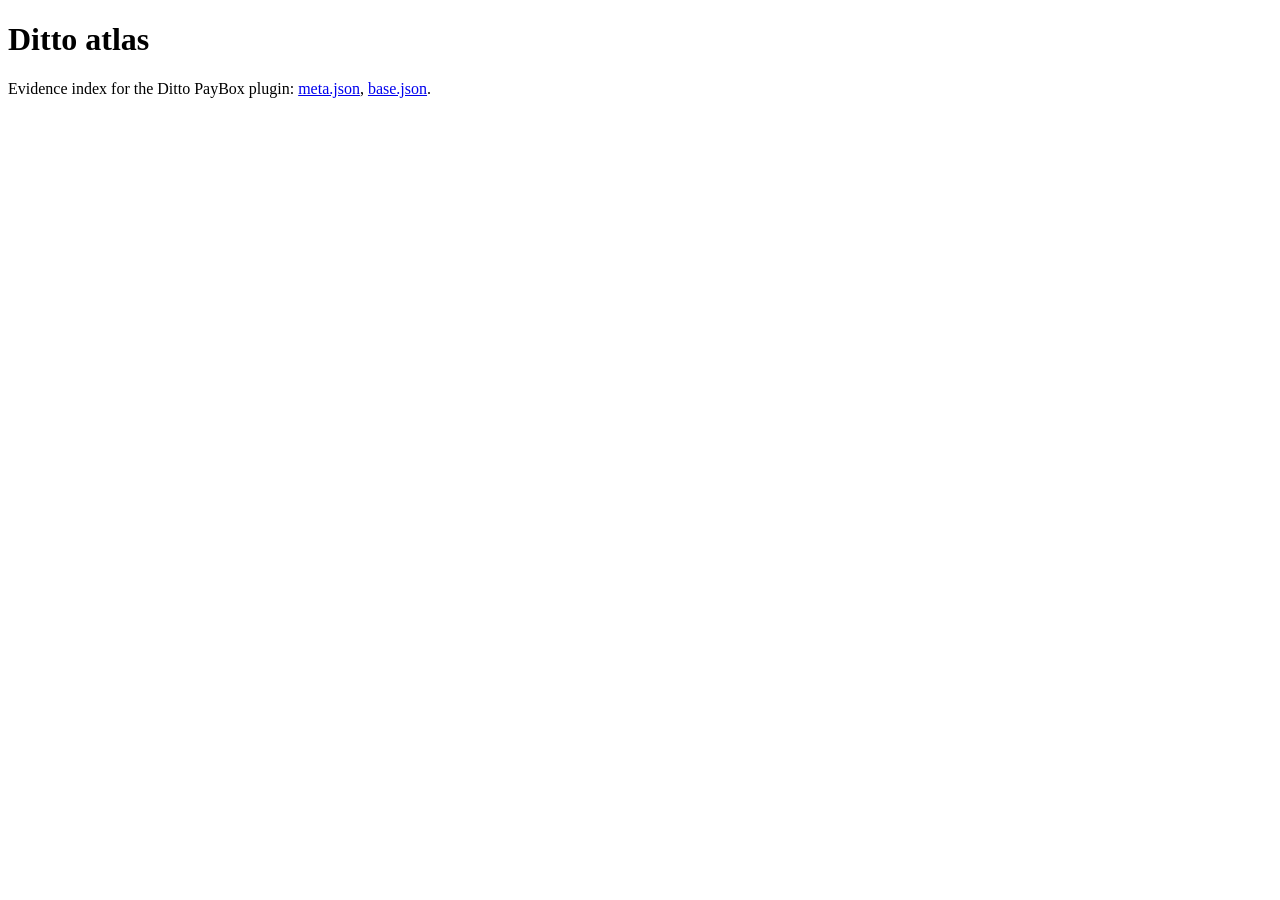
==== site/index.html @ 51e40745 "Add atlas crawler, schedule and site shell" ====
<!doctype html><html lang="en"><head><meta charset="utf-8"><meta name="viewport" content="width=device-width,initial-scale=1"><title>Ditto atlas</title></head>
<body><h1>Ditto atlas</h1><p>Evidence index for the Ditto PayBox plugin: <a href="atlas/meta.json">meta.json</a>, <a href="atlas/base.json">base.json</a>.</p></body></html>
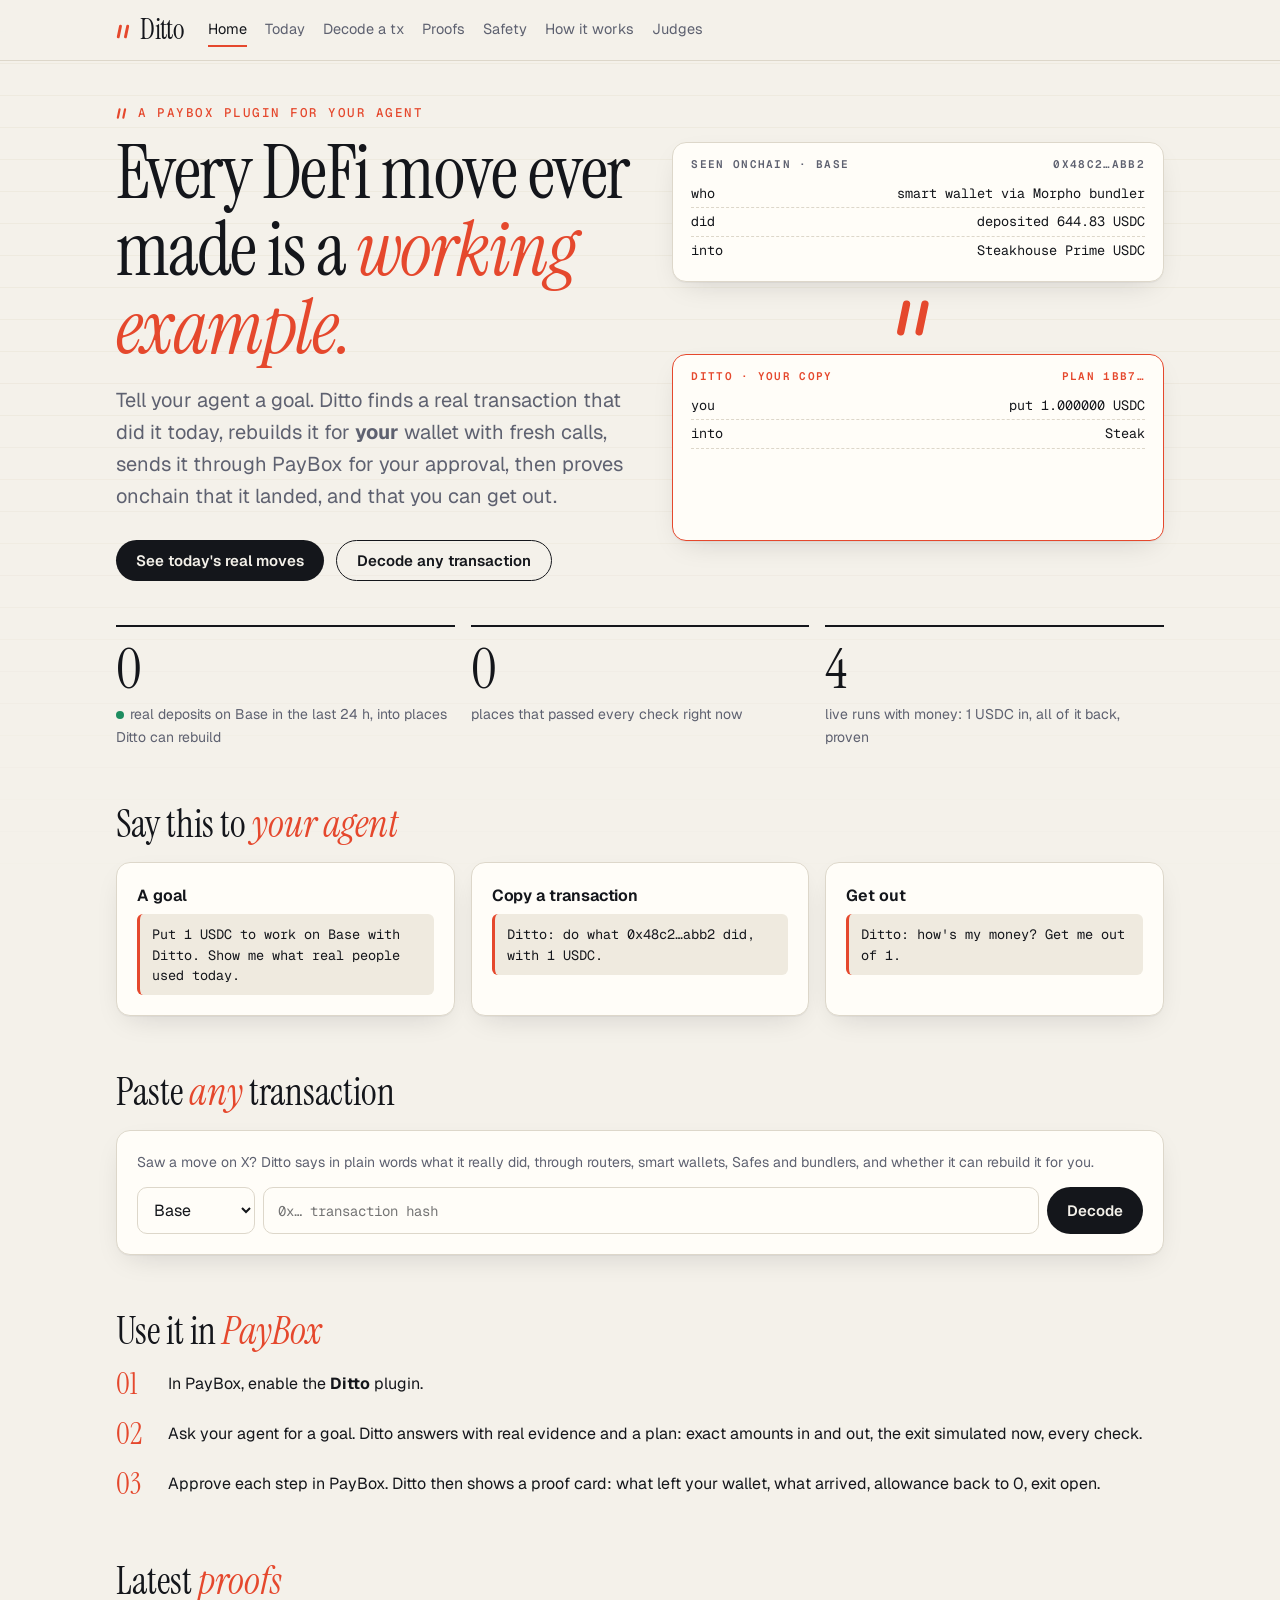
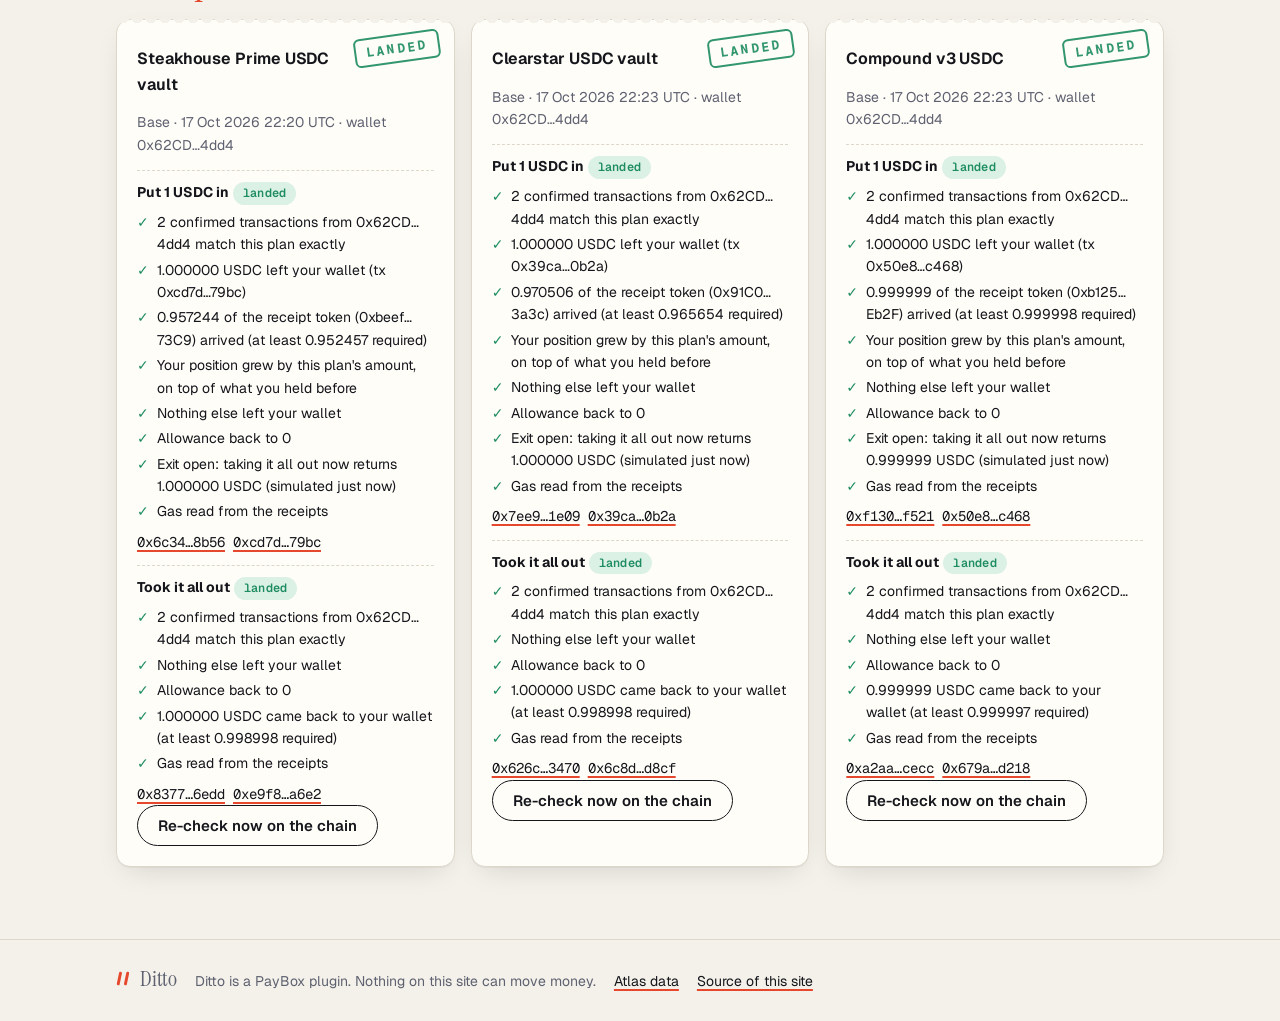
==== commit 9a98491f: "Add the Ditto site: home, today, decoder, proofs, safety, how, judges" ====
--- a/site/index.html
+++ b/site/index.html
@@ -1,2 +1,53 @@
-<!doctype html><html lang="en"><head><meta charset="utf-8"><meta name="viewport" content="width=device-width,initial-scale=1"><title>Ditto atlas</title></head>
-<body><h1>Ditto atlas</h1><p>Evidence index for the Ditto PayBox plugin: <a href="atlas/meta.json">meta.json</a>, <a href="atlas/base.json">base.json</a>.</p></body></html>
+<!doctype html><html lang="en"><head><script>document.documentElement.classList.add("js")</script><meta charset="utf-8"><meta name="viewport" content="width=device-width,initial-scale=1">
+<title>Ditto: copy what real wallets did today</title><meta name="description" content="Tell your agent a goal. Ditto finds a real onchain move that did it today, rebuilds it for your wallet, sends it through PayBox for your approval, and proves onchain that it landed.">
+<meta property="og:title" content="Ditto: copy what real wallets did today"><meta property="og:description" content="Tell your agent a goal. Ditto finds a real onchain move that did it today, rebuilds it for your wallet, sends it through PayBox for your approval, and proves onchain that it landed."><meta property="og:image" content="https://jennycruzy.github.io/ditto-atlas/og.png"><meta name="twitter:card" content="summary_large_image">
+<link rel="preconnect" href="https://fonts.googleapis.com"><link rel="preconnect" href="https://fonts.gstatic.com" crossorigin><link href="https://fonts.googleapis.com/css2?family=Geist:wght@400;500;600;700&family=Geist+Mono:wght@400;500;600&family=Instrument+Serif:ital@0;1&display=swap" rel="stylesheet">
+<link rel="stylesheet" href="style.css"></head>
+<body data-page="home"><header class="top"><div class="wrap"><a class="brand" href="index.html"><span class="mark"><svg class="dm" viewBox="0 0 20 16" aria-hidden="true"><path d="M5 2 L2.5 14 M13 2 L10.5 14" stroke="currentColor" stroke-width="3.2" stroke-linecap="round" fill="none"/></svg></span>Ditto</a><nav class="links" aria-label="Main"><a href="index.html" aria-current="page">Home</a><a href="today.html">Today</a><a href="tx.html">Decode a tx</a><a href="proofs.html">Proofs</a><a href="safety.html">Safety</a><a href="how.html">How it works</a><a href="judges.html">Judges</a></nav></div></header>
+<main><div class="wrap">
+<section class="hero">
+  <div>
+    <p class="eyebrow">A PayBox plugin for your agent</p>
+    <h1>Every DeFi move ever made is a <em>working example.</em></h1>
+    <p class="lede">Tell your agent a goal. Ditto finds a real transaction that did it today, rebuilds it for <strong>your</strong> wallet with fresh calls, sends it through PayBox for your approval, then proves onchain that it landed, and that you can get out.</p>
+    <div class="cta"><a class="button" href="today.html">See today's real moves</a><a class="button ghost" href="tx.html">Decode any transaction</a></div>
+  </div>
+  <div class="copy-demo" aria-label="Animation: a stranger's real deposit is copied into a 1 USDC plan for your wallet">
+    <div class="slip">
+      <div class="label"><span>Seen onchain · Base</span><span>0x48c2…abb2</span></div>
+      <div class="row"><span>who</span><span>smart wallet via Morpho bundler</span></div>
+      <div class="row"><span>did</span><span>deposited 644.83 USDC</span></div>
+      <div class="row"><span>into</span><span>Steakhouse Prime USDC</span></div>
+    </div>
+    <div class="ditto-mark"><svg class="dm" viewBox="0 0 20 16" aria-hidden="true"><path d="M5 2 L2.5 14 M13 2 L10.5 14" stroke="currentColor" stroke-width="3.2" stroke-linecap="round" fill="none"/></svg></div>
+    <div class="slip yours">
+      <div class="label"><span>Ditto · your copy</span><span>plan 1bb7…</span></div>
+      <div class="row"><span>you</span><span class="typed" data-type="put 1.000000 USDC">put 1.000000 USDC</span></div>
+      <div class="row"><span>into</span><span class="typed" data-type="Steakhouse Prime USDC">Steakhouse Prime USDC</span></div>
+      <div class="tick" style="margin-top:10px">exit simulated: 0.999999 back</div>
+      <div class="tick">exact approval, back to 0 after</div>
+      <div class="tick">proof: 1.000000 USDC returned</div>
+      <span class="stamp">LANDED</span>
+    </div>
+  </div>
+</section>
+<section class="stats">
+  <div class="stat-card reveal"><div class="stat" data-count id="live-count">0</div><p id="live-detail"><span class="live-dot"></span>real deposits on Base in the last 24 h, into places Ditto can rebuild</p></div>
+  <div class="stat-card reveal"><div class="stat" data-count id="pass-count">0</div><p>places that passed every check right now</p></div>
+  <div class="stat-card reveal"><div class="stat" data-count id="proof-count">0</div><p>live runs with money: 1 USDC in, all of it back, proven</p></div>
+</section>
+<h2>Say this to <em>your agent</em></h2>
+<div class="grid">
+  <div class="card reveal"><h3>A goal</h3><div class="say">Put 1 USDC to work on Base with Ditto. Show me what real people used today.</div></div>
+  <div class="card reveal"><h3>Copy a transaction</h3><div class="say">Ditto: do what 0x48c2…abb2 did, with 1 USDC.</div></div>
+  <div class="card reveal"><h3>Get out</h3><div class="say">Ditto: how's my money? Get me out of 1.</div></div>
+</div>
+<h2>Paste <em>any</em> transaction</h2>
+<div class="card reveal"><p class="small muted" style="margin-top:0">Saw a move on X? Ditto says in plain words what it really did, through routers, smart wallets, Safes and bundlers, and whether it can rebuild it for you.</p>
+<form class="paste" action="tx.html"><select name="c" aria-label="Chain"><option value="base">Base</option><option value="arbitrum">Arbitrum</option><option value="optimism">Optimism</option><option value="ethereum">Ethereum</option></select><input name="h" placeholder="0x… transaction hash" aria-label="Transaction hash" required><button>Decode</button></form></div>
+<h2>Use it in <em>PayBox</em></h2>
+<ol class="steps"><li class="reveal">In PayBox, enable the <strong>Ditto</strong> plugin.</li><li class="reveal">Ask your agent for a goal. Ditto answers with real evidence and a plan: exact amounts in and out, the exit simulated now, every check.</li><li class="reveal">Approve each step in PayBox. Ditto then shows a proof card: what left your wallet, what arrived, allowance back to 0, exit open.</li></ol>
+<h2>Latest <em>proofs</em></h2><div class="grid" id="latest-proofs"></div>
+</div></main>
+<footer><div class="wrap"><span class="brand"><span class="mark"><svg class="dm" viewBox="0 0 20 16" aria-hidden="true"><path d="M5 2 L2.5 14 M13 2 L10.5 14" stroke="currentColor" stroke-width="3.2" stroke-linecap="round" fill="none"/></svg></span>Ditto</span><span>Ditto is a PayBox plugin. Nothing on this site can move money.</span><a href="atlas/meta.json">Atlas data</a><a href="https://github.com/Jennycruzy/ditto-atlas">Source of this site</a></div></footer>
+<script type="module" src="app.js"></script></body></html>
--- a/site/style.css
+++ b/site/style.css
@@ -0,0 +1,124 @@
+/* Ditto: a ditto mark (〃) means "same as above". The site is a ledger: paper, ink, a carbon-copy vermilion. */
+:root {
+  --paper: #f4f1ea; --surface: #fffdf8; --ink: #14161b; --muted: #5e6170; --line: #ddd7ca; --rule: #e9e3d6;
+  --copy: #e5482d; --copy-ink: #ffffff; --copy-soft: #fbe1d9; --ok: #1d8c5f; --ok-soft: #dcf1e6; --bad: #b42318; --warn: #8a5a00;
+  --code: #efeadf; --shadow: 0 1px 0 rgba(20,22,27,.04), 0 10px 30px -12px rgba(20,22,27,.18);
+  --radius: 14px; --wrap: 1080px;
+  --display: "Instrument Serif", Georgia, serif; --sans: "Geist", system-ui, -apple-system, "Segoe UI", sans-serif; --mono: "Geist Mono", ui-monospace, Menlo, monospace;
+}
+@media (prefers-color-scheme: dark) {
+  :root:not([data-theme="light"]) { --paper: #0f1115; --surface: #171a21; --ink: #ecE8df; --muted: #a3a6b2; --line: #2a2e38; --rule: #20242c; --copy: #ff6a4d; --copy-ink: #140b08; --copy-soft: #3a1d17; --ok: #4fd39a; --ok-soft: #12302a; --bad: #ff8a7a; --warn: #f0c060; --code: #1d2129; --shadow: 0 10px 30px -12px rgba(0,0,0,.6); }
+}
+:root[data-theme="dark"] { --paper: #0f1115; --surface: #171a21; --ink: #ece8df; --muted: #a3a6b2; --line: #2a2e38; --rule: #20242c; --copy: #ff6a4d; --copy-ink: #140b08; --copy-soft: #3a1d17; --ok: #4fd39a; --ok-soft: #12302a; --bad: #ff8a7a; --warn: #f0c060; --code: #1d2129; }
+* { box-sizing: border-box; }
+html { -webkit-text-size-adjust: 100%; }
+body { margin: 0; background: var(--paper); color: var(--ink); font: 16px/1.6 var(--sans); }
+/* faint ledger rules behind everything */
+body::before { content: ""; position: fixed; inset: 0; z-index: -1; pointer-events: none; background: repeating-linear-gradient(to bottom, transparent 0 31px, var(--rule) 31px 32px); opacity: .55; mask-image: linear-gradient(to bottom, #000 0 40%, transparent 100%); }
+a { color: var(--ink); text-decoration-color: var(--copy); text-underline-offset: 3px; text-decoration-thickness: 2px; }
+a:hover { color: var(--copy); }
+:focus-visible { outline: 3px solid var(--copy); outline-offset: 3px; border-radius: 6px; }
+.wrap { max-width: var(--wrap); margin: 0 auto; padding: 0 16px; }
+
+header.top { position: sticky; top: 0; z-index: 10; background: color-mix(in srgb, var(--paper) 86%, transparent); backdrop-filter: blur(8px); border-bottom: 1px solid var(--line); }
+header.top .wrap { display: flex; align-items: center; gap: 24px; min-height: 60px; flex-wrap: wrap; }
+.brand { display: inline-flex; align-items: baseline; gap: 6px; font: 400 28px/1 var(--display); text-decoration: none; letter-spacing: -.01em; }
+.brand .mark { color: var(--copy); display: inline-flex; } .brand .dm { width: 18px; height: 15px; }
+.ditto-mark .dm { width: 46px; height: 38px; }
+nav.links { display: flex; gap: 18px; flex-wrap: wrap; font-size: 14.5px; }
+nav.links a { color: var(--muted); text-decoration: none; padding: 4px 0; border-bottom: 2px solid transparent; }
+nav.links a:hover { color: var(--ink); }
+nav.links a[aria-current="page"] { color: var(--ink); border-color: var(--copy); }
+main { padding: 40px 0 72px; }
+
+h1 { font: 400 clamp(40px, 7vw, 76px)/1.02 var(--display); letter-spacing: -.02em; margin: 0 0 18px; }
+h1 em, h2 em { color: var(--copy); font-style: italic; }
+h2 { font: 400 clamp(28px, 4vw, 38px)/1.1 var(--display); margin: 56px 0 16px; }
+h3 { font-size: 16px; font-weight: 650; margin: 0 0 6px; letter-spacing: -.005em; }
+.eyebrow { font: 500 12.5px/1 var(--mono); letter-spacing: .12em; text-transform: uppercase; color: var(--copy); margin: 0 0 14px; display: inline-flex; gap: 8px; align-items: center; }
+.eyebrow::before { content: ""; width: 14px; height: 11px; background: currentColor; -webkit-mask: url("data:image/svg+xml,%3Csvg xmlns=%27http://www.w3.org/2000/svg%27 viewBox=%270 0 20 16%27%3E%3Cpath d=%27M5 2 L2.5 14 M13 2 L10.5 14%27 stroke=%27black%27 stroke-width=%273.2%27 stroke-linecap=%27round%27 fill=%27none%27/%3E%3C/svg%3E") center/contain no-repeat; mask: url("data:image/svg+xml,%3Csvg xmlns=%27http://www.w3.org/2000/svg%27 viewBox=%270 0 20 16%27%3E%3Cpath d=%27M5 2 L2.5 14 M13 2 L10.5 14%27 stroke=%27black%27 stroke-width=%273.2%27 stroke-linecap=%27round%27 fill=%27none%27/%3E%3C/svg%3E") center/contain no-repeat; }
+.lede { font-size: clamp(17px, 2.2vw, 20px); color: var(--muted); max-width: 640px; margin: 0 0 28px; }
+.muted { color: var(--muted); } .small { font-size: 14px; } .mono { font-family: var(--mono); }
+
+.grid { display: grid; gap: 16px; grid-template-columns: repeat(auto-fit, minmax(270px, 1fr)); }
+.card { background: var(--surface); border: 1px solid var(--line); border-radius: var(--radius); padding: 20px; min-width: 0; box-shadow: var(--shadow); }
+.card.flat { box-shadow: none; }
+
+/* hero */
+.hero { display: grid; grid-template-columns: 1.05fr 1fr; gap: 40px; align-items: center; }
+@media (max-width: 860px) { .hero { grid-template-columns: 1fr; gap: 28px; } }
+.cta { display: flex; gap: 12px; flex-wrap: wrap; }
+.copy-demo { position: relative; display: grid; gap: 14px; }
+.slip { background: var(--surface); border: 1px solid var(--line); border-radius: var(--radius); padding: 16px 18px; box-shadow: var(--shadow); font-family: var(--mono); font-size: 13.5px; }
+.slip .label { font: 600 11px/1 var(--mono); letter-spacing: .12em; text-transform: uppercase; color: var(--muted); margin-bottom: 10px; display: flex; justify-content: space-between; }
+.slip .row { display: flex; justify-content: space-between; gap: 12px; padding: 3px 0; border-bottom: 1px dashed var(--line); }
+.slip .row:last-child { border: 0; }
+.slip .row span:last-child { text-align: right; overflow-wrap: anywhere; }
+.slip.yours { border-color: var(--copy); }
+.slip.yours .label { color: var(--copy); }
+.ditto-mark { justify-self: center; color: var(--copy); height: 44px; display: grid; place-items: center; }
+.typed { display: inline-block; min-width: 1ch; }
+.tick { display: flex; gap: 8px; align-items: baseline; opacity: 0; transform: translateY(4px); transition: opacity .35s, transform .35s; }
+.tick.on { opacity: 1; transform: none; }
+.tick::before { content: "✓"; color: var(--ok); font-weight: 700; }
+.stamp { position: absolute; right: 14px; bottom: 16px; font: 700 13px/1 var(--mono); letter-spacing: .18em; color: var(--ok); border: 2px solid var(--ok); border-radius: 6px; padding: 6px 10px; transform: rotate(-8deg) scale(1.6); opacity: 0; transition: transform .25s cubic-bezier(.2,1.6,.4,1), opacity .2s; }
+.stamp.on { opacity: .92; transform: rotate(-8deg) scale(1); }
+
+/* stats */
+.stats { display: grid; grid-template-columns: repeat(auto-fit, minmax(200px, 1fr)); gap: 16px; margin-top: 44px; }
+.stat-card { border-top: 2px solid var(--ink); padding-top: 14px; }
+.stat { font: 400 56px/1 var(--display); letter-spacing: -.02em; }
+.stat-card p { margin: 6px 0 0; color: var(--muted); font-size: 14px; }
+
+.say { font: 13.5px/1.5 var(--mono); background: var(--code); border-left: 3px solid var(--copy); border-radius: 6px; padding: 10px 12px; overflow-wrap: anywhere; }
+pre, code { font-family: var(--mono); }
+code { background: var(--code); padding: 1px 6px; border-radius: 5px; font-size: .92em; }
+pre { background: var(--code); padding: 16px; border-radius: 10px; white-space: pre-wrap; overflow-wrap: anywhere; font-size: 13.5px; line-height: 1.6; margin: 0; }
+
+form.paste { display: flex; gap: 8px; flex-wrap: wrap; }
+form.paste input { flex: 1 1 300px; min-width: 0; padding: 12px 14px; border-radius: 10px; border: 1px solid var(--line); background: var(--surface); color: var(--ink); font: 14px var(--mono); }
+form.paste select, select { padding: 11px 12px; border-radius: 10px; border: 1px solid var(--line); background: var(--surface); color: var(--ink); font: inherit; }
+button, .button { background: var(--ink); color: var(--paper); border: 0; border-radius: 999px; padding: 12px 20px; font: 600 15px/1 var(--sans); cursor: pointer; text-decoration: none; display: inline-flex; align-items: center; gap: 8px; transition: transform .15s, background .15s; }
+button:hover, .button:hover { background: var(--copy); color: var(--copy-ink); transform: translateY(-1px); }
+.button.ghost, button.ghost { background: transparent; color: var(--ink); border: 1px solid var(--ink); }
+.button.ghost:hover, button.ghost:hover { background: var(--ink); color: var(--paper); }
+button:disabled { opacity: .55; cursor: progress; transform: none; }
+
+.pill { display: inline-block; padding: 3px 10px; border-radius: 999px; font: 600 12px/1.4 var(--mono); letter-spacing: .02em; }
+.pill.ok { color: var(--ok); background: var(--ok-soft); } .pill.bad { color: var(--bad); background: var(--copy-soft); } .pill.warn { color: var(--warn); background: var(--code); }
+table { width: 100%; border-collapse: collapse; font-size: 14.5px; }
+th, td { text-align: left; padding: 12px 10px; border-bottom: 1px solid var(--line); vertical-align: top; }
+th { font: 600 11.5px/1.2 var(--mono); letter-spacing: .08em; text-transform: uppercase; color: var(--muted); }
+tbody tr { transition: background .15s; } tbody tr:hover { background: var(--code); }
+.table-wrap { overflow-x: auto; padding: 4px 8px; }
+.check { margin: 3px 0; display: flex; gap: 8px; }
+.check.ok::before { content: "✓"; color: var(--ok); font-weight: 700; }
+.check.bad::before { content: "✗"; color: var(--bad); font-weight: 700; }
+
+/* proof cards are receipts: perforated top edge and a stamp */
+.receipt { position: relative; padding-top: 26px; }
+.receipt::before { content: ""; position: absolute; left: 0; right: 0; top: -1px; height: 10px; background: radial-gradient(circle at 6px -2px, var(--paper) 6px, transparent 6.5px) 0 0 / 14px 10px repeat-x; }
+.receipt .stamp { position: absolute; top: 14px; right: 14px; bottom: auto; opacity: .9; transform: rotate(-8deg); }
+.receipt h3 { padding-right: 96px; }
+.receipt .part { border-top: 1px dashed var(--line); margin-top: 12px; padding-top: 10px; }
+
+.steps { counter-reset: s; list-style: none; padding: 0; margin: 0; display: grid; gap: 14px; }
+.steps li { counter-increment: s; position: relative; padding: 2px 0 0 52px; min-height: 36px; }
+.steps li::before { content: counter(s, decimal-leading-zero); position: absolute; left: 0; top: 0; font: 400 30px/1 var(--display); color: var(--copy); }
+footer { border-top: 1px solid var(--line); padding: 28px 0; color: var(--muted); font-size: 14px; }
+footer .wrap { display: flex; gap: 18px; flex-wrap: wrap; align-items: baseline; }
+footer .brand { font-size: 22px; }
+
+/* motion: reveal on scroll, count-up; all off when reduced motion is preferred */
+.js .reveal { opacity: 0; transform: translateY(14px); transition: opacity .6s ease, transform .6s ease; }
+.js .reveal.in { opacity: 1; transform: none; }
+@keyframes pulse { 0%, 100% { transform: scale(1); opacity: 1; } 50% { transform: scale(1.18); opacity: .75; } }
+.ditto-mark.go { animation: pulse 1.1s ease-in-out infinite; }
+.live-dot { width: 8px; height: 8px; border-radius: 50%; background: var(--ok); display: inline-block; margin-right: 6px; box-shadow: 0 0 0 0 var(--ok); animation: ping 1.8s infinite; }
+@keyframes ping { 0% { box-shadow: 0 0 0 0 color-mix(in srgb, var(--ok) 60%, transparent); } 100% { box-shadow: 0 0 0 10px transparent; } }
+@media (prefers-reduced-motion: reduce) { *, *::before, *::after { animation: none !important; transition: none !important; } .reveal, .tick { opacity: 1; transform: none; } .stamp { opacity: .9; transform: rotate(-8deg); } }
+@media (max-width: 640px) {
+  header.top .wrap { gap: 10px; padding-top: 8px; }
+  nav.links { flex-wrap: nowrap; overflow-x: auto; width: 100%; padding-bottom: 6px; scrollbar-width: none; }
+  nav.links a { white-space: nowrap; }
+}
